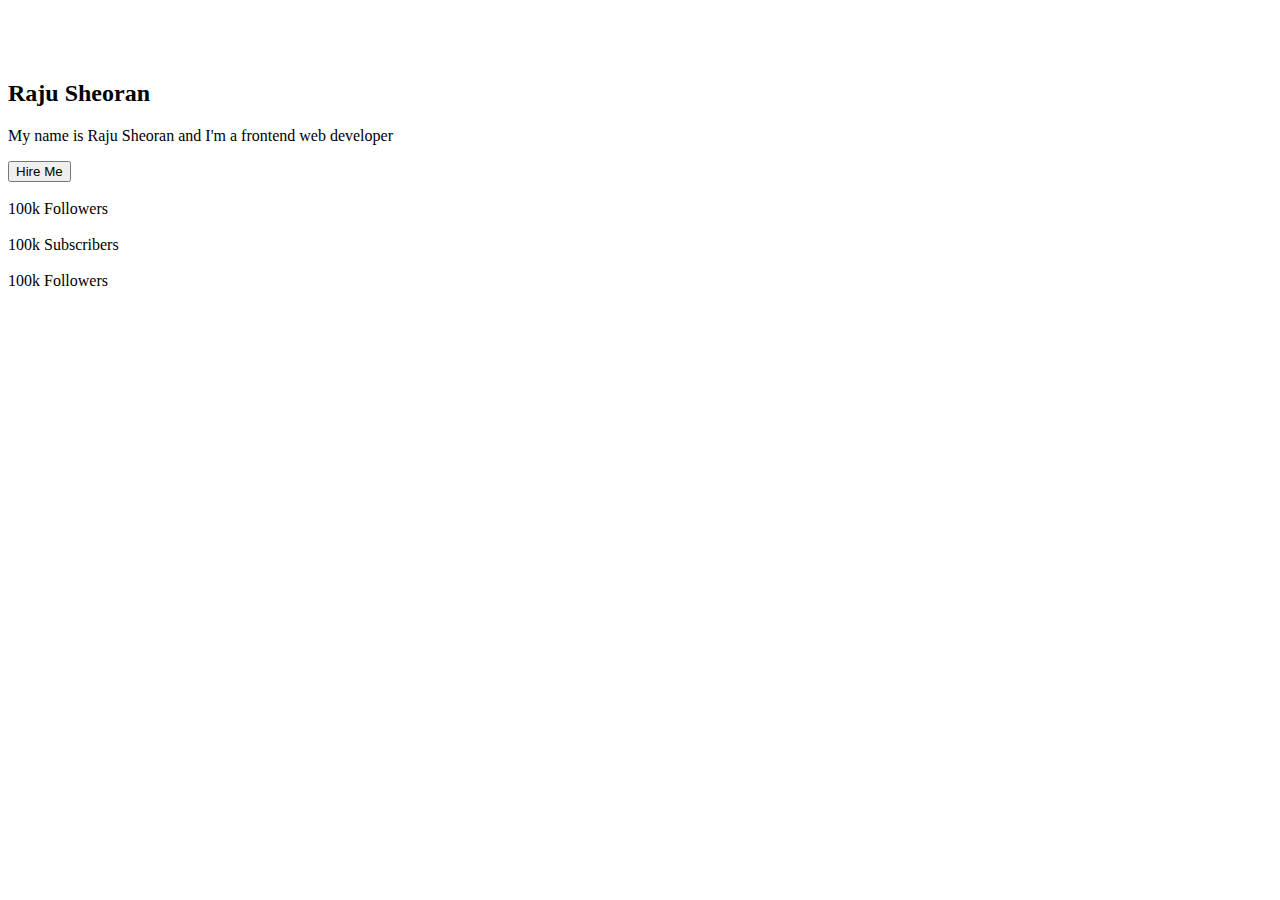
==== Creating a User Profile Card/index.html @ 524cc6fb "Create index.html" ====
<!DOCTYPE html>
<html lang="en">
<head>
    <meta charset="UTF-8">
    <meta HTTP-equiv="X-UA-Compatible" content="IE=edge">
    <meta name="viewport" content="width=device-width, initial-scale=1.0">
    <title> User Profile Card </title>
    <link rel="stylesheet" href="https://cdnjs.cloudflare.com/ajax/libs/font-awesome/6.2.1/css/all.min.css"
        integrity="sha512-MV7K8+y+gLIBoVD59lQIYicR65iaqukzvf/nwasF0nqhPay5w/9lJmVM2hMDcnK1OnMGCdVK+iQrJ7lzPJQd1w=="
        crossorigin="anonymous" referrerpolicy="no-referrer" />
    <link rel="stylesheet" href="style.css">
</head>

<body>
    <div class="card-container">
        <div class="cart-top-navigation">
            <li>
                <i class="fa-solid fa-arrow-left"></i>
            </li>
            <ul>
                <i id="heart" class="fa-regular fa-heart"></i>
                <i class="fa-solid fa-bars"></i>
            </ul>
        </div>
        <div class="user-image">
            <!-- Replace "/user.png" with the image of your which you want to show on your profile card-->
            <img src="/user.png" alt="">
        </div>
        <h2 class="user-name">Raju Sheoran</h2>
        <p class="about-user">My name is Raju Sheoran and I'm a frontend web developer</p>
        <button class="hire-me">Hire Me</button>

        <div class="social-container">
            <div class="social-item">
                <li class="instagram">
                    <i class="fa-brands fa-instagram"></i>
                </li>
                <span class="followers">100k</span>
                <span class="followers">Followers</span>
            </div>
            <div class="social-item">
                <li class="youtube">
                    <i class="fa-brands fa-youtube"></i>
                </li>
                <span class="subscribers">100k</span>
                <span class="subscribers">Subscribers</span>
            </div>
            <div class="social-item">
                <li class="twitter">
                    <i class="fa-brands fa-twitter"></i>
                </li>
                <span class="followers">100k</span>
                <span class="followers">Followers</span>
            </div>
        </div>
    </div>
</body>
<script src="script.js"></script>
</html>
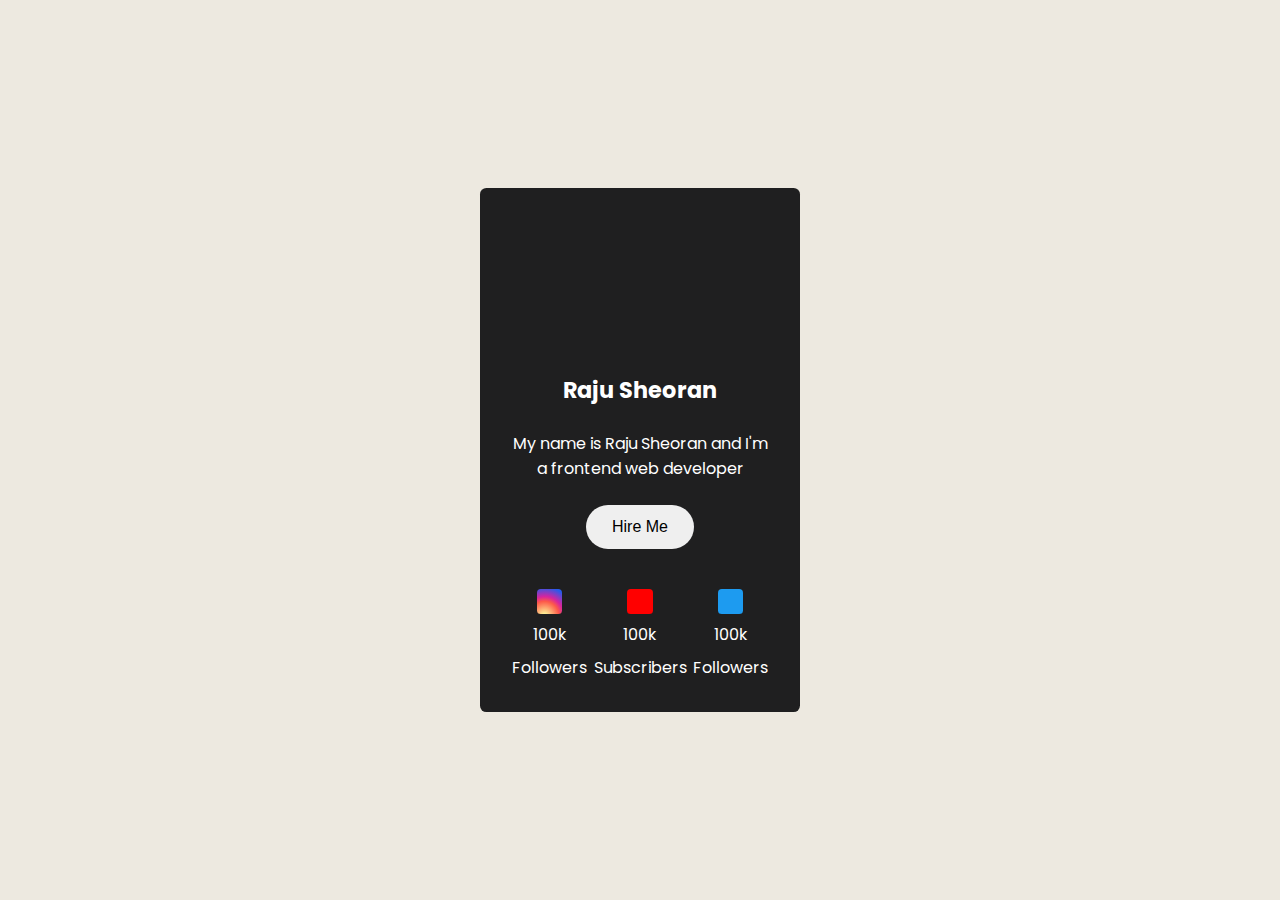
==== commit 7b6e8c08: "Update index.html" ====
--- a/Creating a User Profile Card/index.html
+++ b/Creating a User Profile Card/index.html
@@ -1,6 +1,6 @@
 <!DOCTYPE html>
 <html lang="en">
-<head>
+<head
     <meta charset="UTF-8">
     <meta HTTP-equiv="X-UA-Compatible" content="IE=edge">
     <meta name="viewport" content="width=device-width, initial-scale=1.0">
--- a/Creating a User Profile Card/style.css
+++ b/Creating a User Profile Card/style.css
@@ -0,0 +1,123 @@
+@import url('https://fonts.googleapis.com/css2?family=Poppins:wght@300&display=swap');
+
+* {
+    margin: 0;
+    padding: 0;
+    box-sizing: border-box;
+}
+
+body {
+    font-family: 'Poppins', sans-serif;
+    width: 100%;
+    height: 100vh;
+    display: flex;
+    justify-content: center;
+    padding: 1rem;
+    align-items: center;
+    background-color: rgb(237, 233, 224);
+}
+
+.card-container {
+    background-color: rgb(31, 31, 32);
+    color: white;
+    padding: 2rem;
+    width: 20rem;
+    margin: .5rem;
+    border-radius: .4rem;
+}
+
+.cart-top-navigation {
+    display: flex;
+    justify-content: space-between;
+}
+
+.cart-top-navigation li,
+.cart-top-navigation ul {
+    list-style: none;
+    font-size: 1.2rem;
+}
+
+.cart-top-navigation ul i {
+    margin-left: 10px;
+}
+
+.user-image {
+    position: relative;
+    width: 100px;
+    height: 100px;
+    margin: 0 auto;
+}
+
+.user-image img {
+    position: absolute;
+    top: 0;
+    left: 0;
+    width: 100%;
+}
+
+.user-name,
+.about-user {
+    text-align: center;
+    margin-top: 1.5rem;
+}
+
+.user-name {
+    font-size: 1.4rem;
+}
+
+.hire-me {
+    /* width: 8rem; */
+    margin: 1.5rem auto;
+    display: block;
+    border: none;
+    padding: .8rem 1.6rem;
+    border-radius: 2rem;
+    font-size: 1rem;
+    cursor: pointer;
+}
+
+.hire-me:hover {
+    background: radial-gradient(circle at 100% 107%, #fdf497 0%, #fdf497 5%#fd5949 45%, #d6249f 60%, #285aeb 90%);
+
+}
+
+.social-container {
+    display: flex;
+    justify-content: space-between;
+    align-items: center;
+    flex-wrap: wrap;
+}
+
+.social-item {
+    display: flex;
+    justify-content: center;
+    align-items: center;
+    flex-direction: column;
+    margin-top: 1rem;
+}
+
+.social-item li {
+    list-style: none;
+    padding: 0.8rem;
+    border-radius: 15%;
+}
+
+.instagram {
+    background: radial-gradient(circle at 30% 107%, #fdf497 0%, #fdf497 5%, #fd5949 45%, #d6249f 60%, #285aeb 90%);
+}
+
+.youtube {
+    background-color: #ff0000;
+}
+
+.twitter {
+    background-color: #1D9BF0;
+}
+
+.social-item i {
+    font-size: 1.5rem;
+}
+
+.social-item span {
+    margin-top: .5rem;
+}
